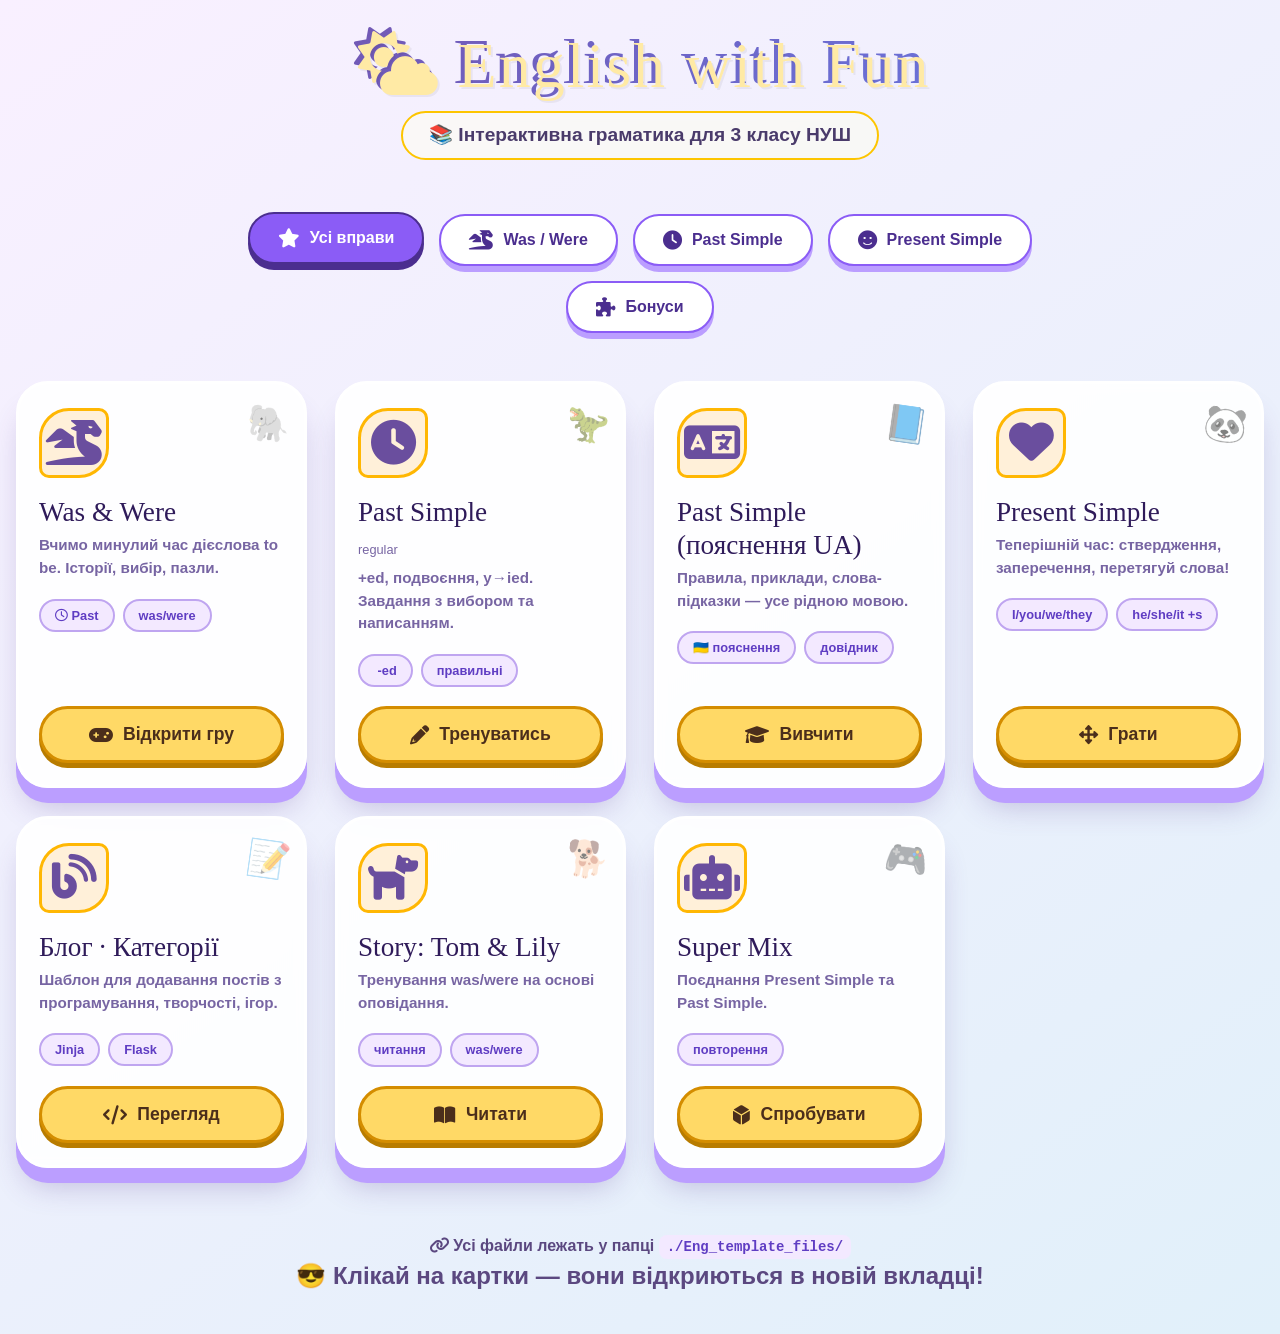
==== index.html @ 521e3038 "Add interactive English grammar exercises for Grade 3 - Create a new HTML file for "Was and Were" ex" ====
<!DOCTYPE html>
<html lang="uk">
<head>
    <meta charset="UTF-8">
    <meta name="viewport" content="width=device-width, initial-scale=1.0">
    <title>English with Fun — Головна</title>
    
    <!-- Підключення зовнішніх бібліотек -->
    <link href="https://cdn.jsdelivr.net/npm/bootstrap@5.3.2/dist/css/bootstrap.min.css" rel="stylesheet">
    <link rel="stylesheet" href="https://cdnjs.cloudflare.com/ajax/libs/font-awesome/6.0.0-beta3/css/all.min.css">
    <!-- Підключення власного CSS -->
    <link rel="stylesheet" href="style.css">
</head>
<body>

<div class="hero">
    <h1><i class="fas fa-cloud-sun" style="color:#ffb703;"></i> English with Fun</h1>
    <p>📚 Інтерактивна граматика для 3 класу НУШ</p>
</div>

<!-- фільтри -->
<div class="filter-section">
    <button class="filter-btn active" data-filter="all"><i class="fas fa-star"></i> Усі вправи</button>
    <button class="filter-btn" data-filter="waswere"><i class="fas fa-dragon"></i> Was / Were</button>
    <button class="filter-btn" data-filter="past"><i class="fas fa-clock"></i> Past Simple</button>
    <button class="filter-btn" data-filter="present"><i class="fas fa-smile"></i> Present Simple</button>
    <button class="filter-btn" data-filter="extra"><i class="fas fa-puzzle-piece"></i> Бонуси</button>
</div>

<!-- сітка карток -->
<div class="cards-grid" id="cardsContainer">
    <!-- 1. was/were grade 3 -->
    <div class="card-item" data-category="waswere">
        <div class="card-sticker">🐘</div>
        <div class="card-icon"><i class="fas fa-dragon"></i></div>
        <h3>Was & Were</h3>
        <div class="card-desc">Вчимо минулий час дієслова to be. Історії, вибір, пазли.</div>
        <div class="badge-grp">
            <span class="badge-cat"><i class="far fa-clock"></i> Past</span>
            <span class="badge-cat">was/were</span>
        </div>
        <a href="./Eng_template_files/was_were_grade3 (1).html" class="btn-open" target="_blank">
            <i class="fas fa-gamepad"></i> Відкрити гру
        </a>
    </div>
    
    <!-- 2. past simple regular -->
    <div class="card-item" data-category="past">
        <div class="card-sticker">🦖</div>
        <div class="card-icon"><i class="fas fa-clock"></i></div>
        <h3>Past Simple<br><small>regular</small></h3>
        <div class="card-desc">+ed, подвоєння, y→ied. Завдання з вибором та написанням.</div>
        <div class="badge-grp">
            <span class="badge-cat"><i class="fas fa-regular"></i> -ed</span>
            <span class="badge-cat">правильні</span>
        </div>
        <a href="./Eng_template_files/past_simple_regular.html" class="btn-open" target="_blank">
            <i class="fas fa-pencil-alt"></i> Тренуватись
        </a>
    </div>
    
    <!-- 3. past simple ua пояснення -->
    <div class="card-item" data-category="past extra">
        <div class="card-sticker">📘</div>
        <div class="card-icon"><i class="fas fa-language"></i></div>
        <h3>Past Simple <br> (пояснення UA)</h3>
        <div class="card-desc">Правила, приклади, слова-підказки — усе рідною мовою.</div>
        <div class="badge-grp">
            <span class="badge-cat">🇺🇦 пояснення</span>
            <span class="badge-cat">довідник</span>
        </div>
        <a href="./Eng_template_files/past_simple_ua_grade3.html" class="btn-open" target="_blank">
            <i class="fas fa-graduation-cap"></i> Вивчити
        </a>
    </div>
    
    <!-- 4. present simple game -->
    <div class="card-item" data-category="present">
        <div class="card-sticker">🐼</div>
        <div class="card-icon"><i class="fas fa-heart"></i></div>
        <h3>Present Simple</h3>
        <div class="card-desc">Теперішній час: ствердження, заперечення, перетягуй слова!</div>
        <div class="badge-grp">
            <span class="badge-cat">I/you/we/they</span>
            <span class="badge-cat">he/she/it +s</span>
        </div>
        <a href="./Eng_template_files/present_simple_game.html" class="btn-open" target="_blank">
            <i class="fas fa-arrows-alt"></i> Грати
        </a>
    </div>
    
    <!-- 5. post_category шаблон -->
    <div class="card-item" data-category="extra">
        <div class="card-sticker">📝</div>
        <div class="card-icon"><i class="fas fa-blog"></i></div>
        <h3>Блог · Категорії</h3>
        <div class="card-desc">Шаблон для додавання постів з програмування, творчості, ігор.</div>
        <div class="badge-grp">
            <span class="badge-cat">Jinja</span>
            <span class="badge-cat">Flask</span>
        </div>
        <a href="./Eng_template_files/post_category.html" class="btn-open" target="_blank">
            <i class="fas fa-code"></i> Перегляд
        </a>
    </div>
    
    <!-- 6. Story Tom & Lily (was/were) -->
    <div class="card-item" data-category="waswere extra">
        <div class="card-sticker">🐕</div>
        <div class="card-icon"><i class="fas fa-dog"></i></div>
        <h3>Story: Tom & Lily</h3>
        <div class="card-desc">Тренування was/were на основі оповідання.</div>
        <div class="badge-grp">
            <span class="badge-cat">читання</span>
            <span class="badge-cat">was/were</span>
        </div>
        <a href="./Eng_template_files/was_were_grade3 (1).html" class="btn-open" target="_blank">
            <i class="fas fa-book-open"></i> Читати
        </a>
    </div>
    
    <!-- 7. Super Mix -->
    <div class="card-item" data-category="present past">
        <div class="card-sticker">🎮</div>
        <div class="card-icon"><i class="fas fa-robot"></i></div>
        <h3>Super Mix</h3>
        <div class="card-desc">Поєднання Present Simple та Past Simple.</div>
        <div class="badge-grp">
            <span class="badge-cat">повторення</span>
        </div>
        <a href="./Eng_template_files/present_simple_game.html" class="btn-open" target="_blank">
            <i class="fas fa-dice-d6"></i> Спробувати
        </a>
    </div>
</div>

<!-- підвал -->
<div class="footer-info">
    <i class="fas fa-link"></i> Усі файли лежать у папці <code>./Eng_template_files/</code> <br>
    <span class="emoji-big">😎 Клікай на картки — вони відкриються в новій вкладці!</span>
</div>

<!-- Підключення Bootstrap JS -->
<script src="https://cdn.jsdelivr.net/npm/bootstrap@5.3.2/dist/js/bootstrap.bundle.min.js"></script>
<!-- Підключення власного JS -->
<script src="script.js"></script>
</body>
</html>
---- style.css ----
/* Головні стилі */
* {
    margin: 0;
    padding: 0;
    box-sizing: border-box;
}

body {
    font-family: 'Nunito', sans-serif;
    background: linear-gradient(145deg, #f9f0ff 0%, #e1f0fa 100%);
    min-height: 100vh;
    padding: 24px 16px 40px;
}

/* Hero секція */
.hero {
    text-align: center;
    margin-bottom: 38px;
}

.hero h1 {
    font-family: 'Fredoka One', cursive;
    font-size: clamp(2.4rem, 8vw, 4rem);
    background: linear-gradient(135deg, #764ba2, #667eea);
    -webkit-background-clip: text;
    -webkit-text-fill-color: transparent;
    background-clip: text;
    text-shadow: 4px 4px 0 #ffeaa5, 6px 6px 0 rgba(0,0,0,0.05);
    letter-spacing: 2px;
    margin-bottom: 10px;
}

.hero p {
    font-size: 1.2rem;
    font-weight: 700;
    color: #4a3b6b;
    background: rgba(255,255,240,0.5);
    backdrop-filter: blur(4px);
    display: inline-block;
    padding: 8px 26px;
    border-radius: 60px;
    border: 2px solid #fdc500;
}

/* Секція фільтрів */
.filter-section {
    max-width: 900px;
    margin: 0 auto 32px;
    display: flex;
    justify-content: center;
    gap: 15px;
    flex-wrap: wrap;
}

.filter-btn {
    background: white;
    border: none;
    padding: 12px 28px;
    border-radius: 40px;
    font-weight: 800;
    font-size: 1rem;
    box-shadow: 0 6px 0 #bb9eff;
    border: 2px solid #8b5cf6;
    color: #4b2e8f;
    transition: all 0.1s ease;
    display: inline-flex;
    align-items: center;
    gap: 10px;
    cursor: pointer;
}

.filter-btn i { 
    font-size: 1.2rem; 
}

.filter-btn.active {
    background: #8b5cf6;
    color: white;
    box-shadow: 0 6px 0 #4b2e8f;
    border-color: #4b2e8f;
    transform: translateY(-2px);
}

.filter-btn:hover {
    transform: translateY(-3px);
    box-shadow: 0 8px 0 #bb9eff;
}

/* Сітка карток */
.cards-grid {
    max-width: 1300px;
    margin: 0 auto;
    display: grid;
    grid-template-columns: repeat(auto-fill, minmax(280px, 1fr));
    gap: 28px;
    padding: 16px 0;
}

/* Картка */
.card-item {
    background: rgba(255, 255, 255, 0.9);
    backdrop-filter: blur(6px);
    border-radius: 32px;
    padding: 24px 20px 22px;
    border: 3px solid white;
    box-shadow: 0 15px 0 #bb9eff, 0 25px 30px -8px rgba(90, 60, 150, 0.3);
    transition: all 0.2s;
    display: flex;
    flex-direction: column;
    align-items: flex-start;
    position: relative;
    overflow: hidden;
}

.card-item:hover {
    transform: translateY(-8px);
    box-shadow: 0 20px 0 #9d7beb, 0 30px 35px -8px #4b2e8f;
}

/* Стікер в кутку */
.card-sticker {
    position: absolute;
    top: 14px;
    right: 14px;
    font-size: 2.2rem;
    opacity: 0.5;
    transform: rotate(8deg);
}

/* Іконка картки */
.card-icon {
    font-size: 2.8rem;
    background: #fff0d9;
    width: 70px;
    height: 70px;
    border-radius: 30px 10px 30px 10px;
    display: flex;
    align-items: center;
    justify-content: center;
    border: 3px solid #ffb703;
    margin-bottom: 18px;
    color: #6a4e9e;
}

/* Заголовок картки */
.card-item h3 {
    font-family: 'Fredoka One', cursive;
    font-size: 1.7rem;
    color: #2f1b5a;
    margin-bottom: 6px;
    line-height: 1.2;
}

.card-item h3 small {
    font-size: 0.8rem;
    font-family: 'Nunito', sans-serif;
    color: #7765a3;
}

/* Опис картки */
.card-desc {
    font-size: 0.95rem;
    font-weight: 600;
    color: #7765a3;
    margin-bottom: 18px;
}

/* Група бейджів */
.badge-grp {
    display: flex;
    gap: 8px;
    flex-wrap: wrap;
    margin-bottom: 20px;
}

.badge-cat {
    background: #f3e9ff;
    border-radius: 30px;
    padding: 5px 14px;
    font-size: 0.8rem;
    font-weight: 800;
    color: #5f3dc3;
    border: 2px solid #bfa5f0;
}

/* Кнопка відкриття */
.btn-open {
    background: #ffd966;
    border: 3px solid #d48d00;
    color: #4b2e1b;
    font-weight: 800;
    border-radius: 40px;
    padding: 12px 24px;
    text-decoration: none;
    display: inline-flex;
    align-items: center;
    gap: 10px;
    font-size: 1.1rem;
    margin-top: auto;
    box-shadow: 0 5px 0 #b87c00;
    transition: all 0.1s;
    width: 100%;
    justify-content: center;
}

.btn-open i { 
    font-size: 1.2rem; 
}

.btn-open:hover {
    background: #ffe08a;
    transform: translateY(-3px);
    box-shadow: 0 8px 0 #b87c00;
    color: #2d1a0b;
}

/* Футер */
.footer-info {
    text-align: center;
    margin-top: 50px;
    color: #5b4880;
    font-weight: 700;
    font-size: 1rem;
}

.emoji-big { 
    font-size: 1.5rem; 
}

.footer-info code {
    background: #f3e9ff;
    padding: 4px 8px;
    border-radius: 8px;
    color: #5f3dc3;
    font-weight: 800;
}

/* Анімація появи */
@keyframes fadeIn {
    from {
        opacity: 0;
        transform: translateY(20px);
    }
    to {
        opacity: 1;
        transform: translateY(0);
    }
}

.card-item {
    animation: fadeIn 0.5s ease-out;
}
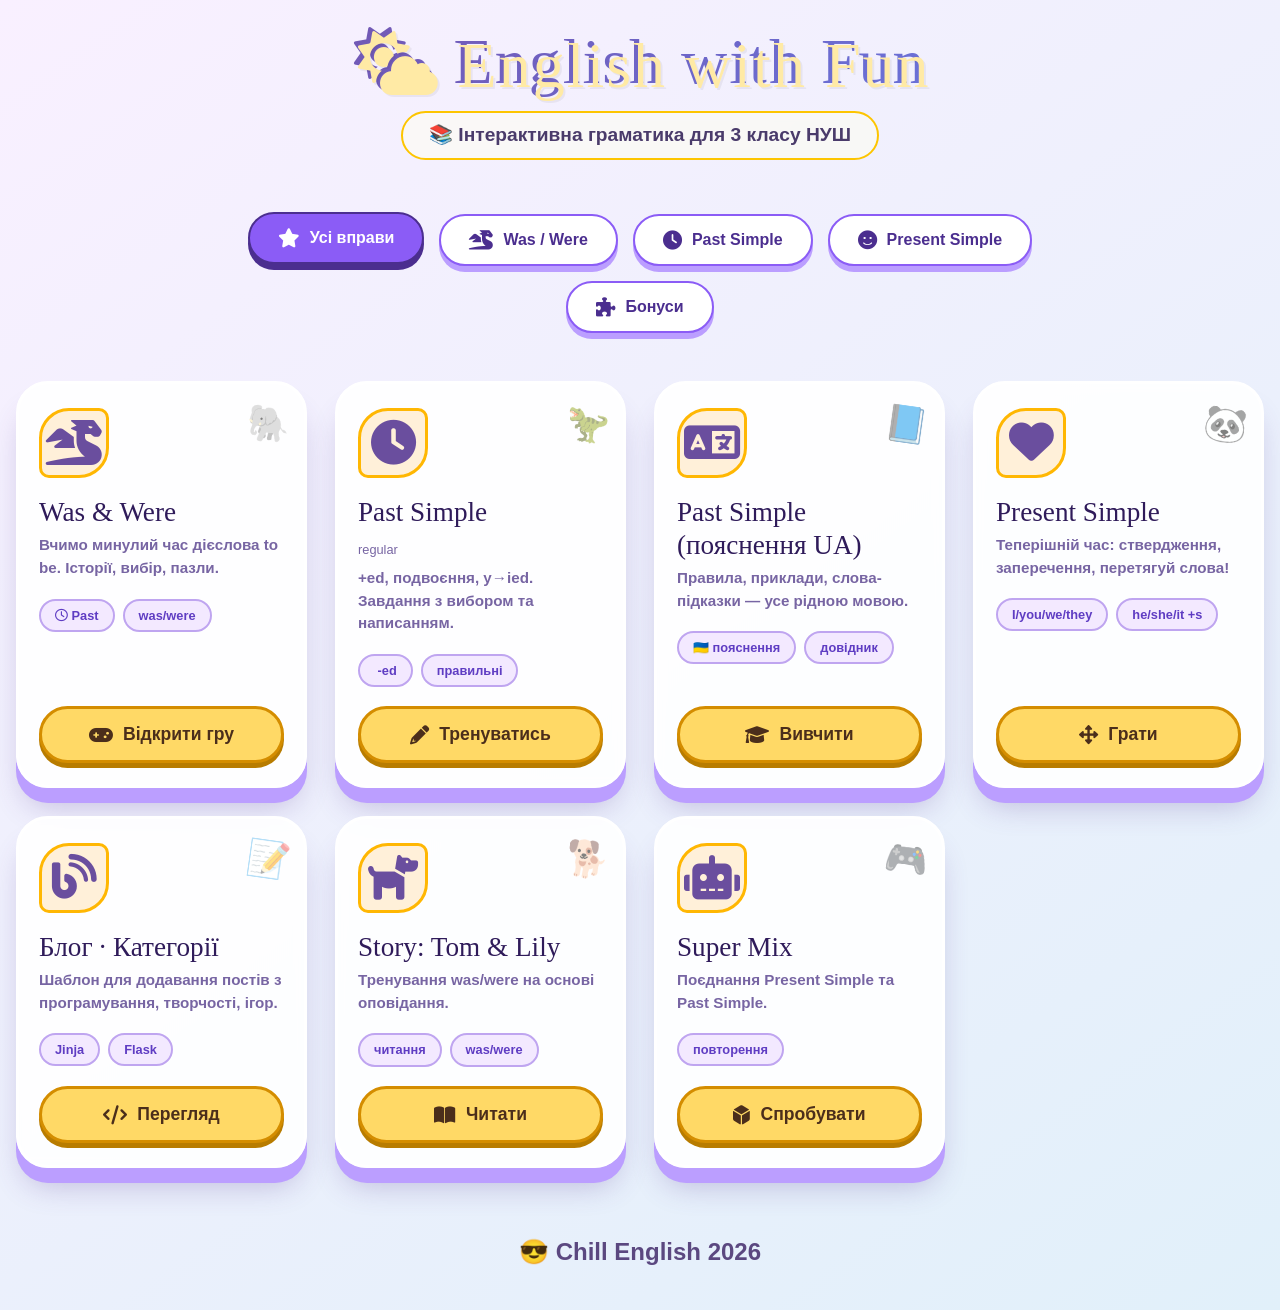
==== commit 5c72ddd8: "Update footer information with new branding message" ====
--- a/index.html
+++ b/index.html
@@ -136,8 +136,8 @@
 
 <!-- підвал -->
 <div class="footer-info">
-    <i class="fas fa-link"></i> Усі файли лежать у папці <code>./Eng_template_files/</code> <br>
-    <span class="emoji-big">😎 Клікай на картки — вони відкриються в новій вкладці!</span>
+    
+    <span class="emoji-big">😎 Chill English 2026</span>
 </div>
 
 <!-- Підключення Bootstrap JS -->
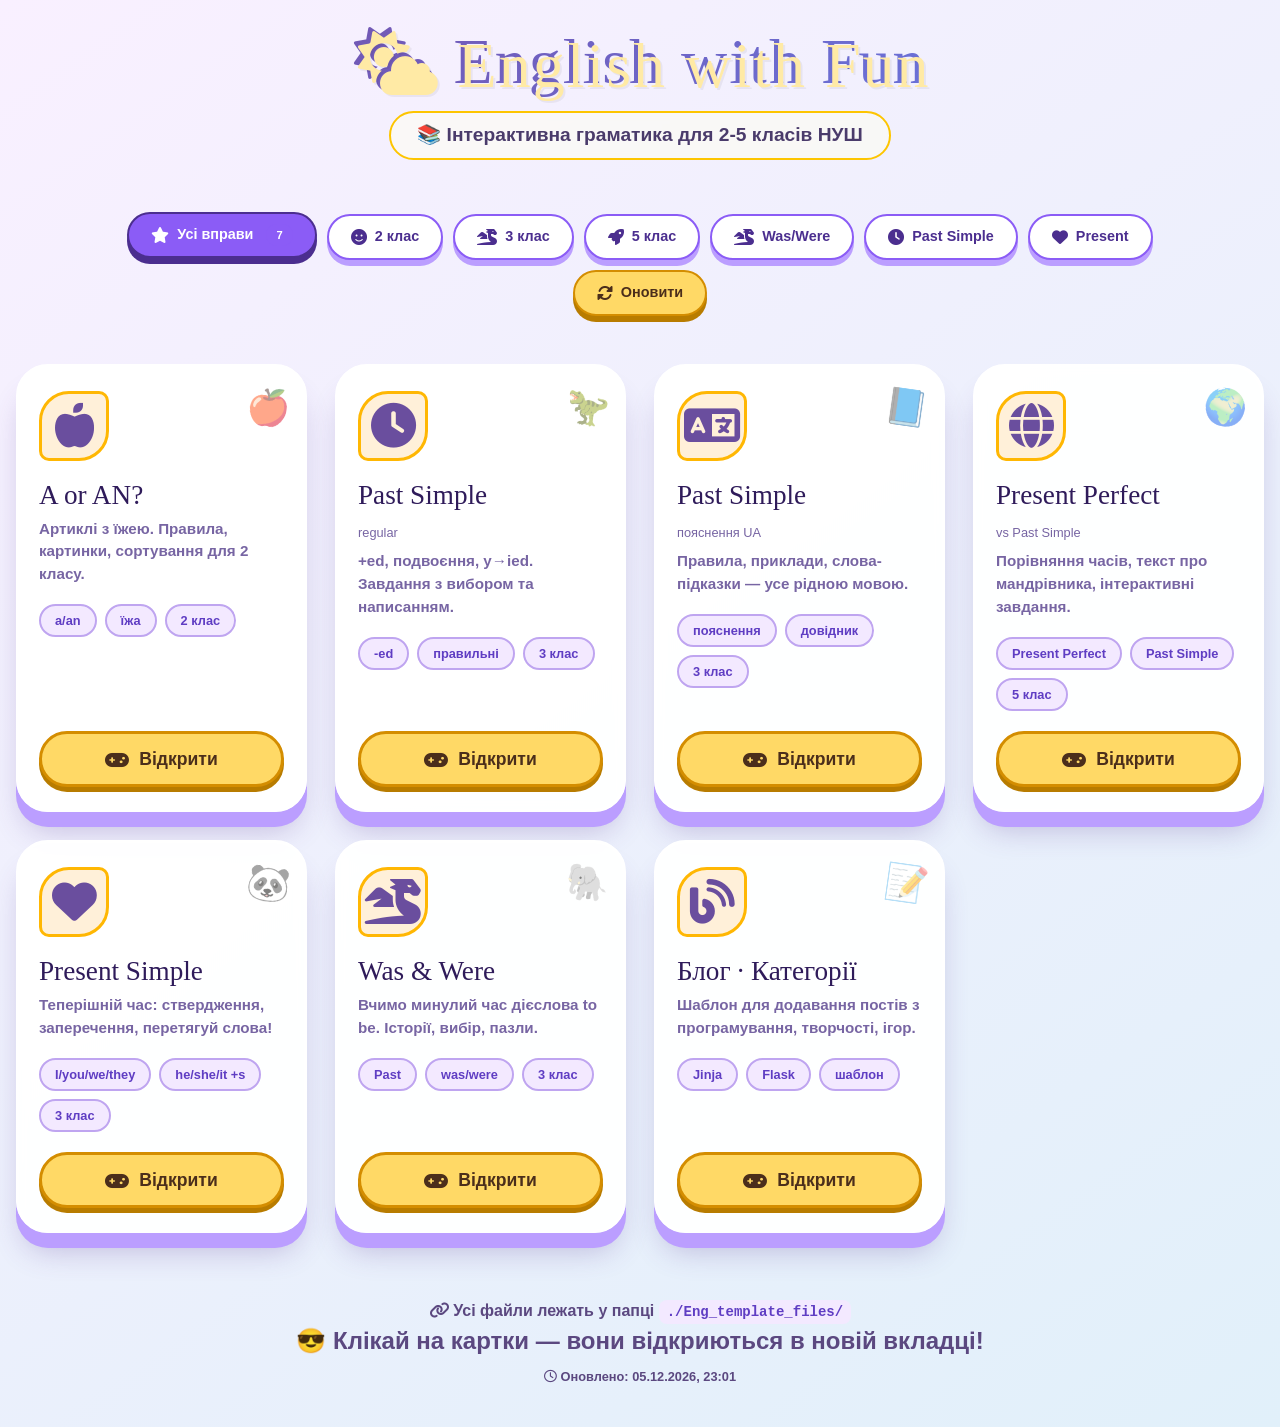
==== commit af309c4d: "Refactor HTML structure and enhance JavaScript functionality for improved user experience and file m" ====
--- a/index.html
+++ b/index.html
@@ -15,129 +15,31 @@
 
 <div class="hero">
     <h1><i class="fas fa-cloud-sun" style="color:#ffb703;"></i> English with Fun</h1>
-    <p>📚 Інтерактивна граматика для 3 класу НУШ</p>
+    <p>📚 Інтерактивна граматика для 2-5 класів НУШ</p>
 </div>
 
 <!-- фільтри -->
 <div class="filter-section">
     <button class="filter-btn active" data-filter="all"><i class="fas fa-star"></i> Усі вправи</button>
-    <button class="filter-btn" data-filter="waswere"><i class="fas fa-dragon"></i> Was / Were</button>
+    <button class="filter-btn" data-filter="grade2"><i class="fas fa-smile"></i> 2 клас</button>
+    <button class="filter-btn" data-filter="grade3"><i class="fas fa-dragon"></i> 3 клас</button>
+    <button class="filter-btn" data-filter="grade5"><i class="fas fa-rocket"></i> 5 клас</button>
+    <button class="filter-btn" data-filter="waswere"><i class="fas fa-dragon"></i> Was/Were</button>
     <button class="filter-btn" data-filter="past"><i class="fas fa-clock"></i> Past Simple</button>
-    <button class="filter-btn" data-filter="present"><i class="fas fa-smile"></i> Present Simple</button>
-    <button class="filter-btn" data-filter="extra"><i class="fas fa-puzzle-piece"></i> Бонуси</button>
+    <button class="filter-btn" data-filter="present"><i class="fas fa-heart"></i> Present</button>
+    <button class="filter-btn refresh-btn" onclick="refreshFiles()"><i class="fas fa-sync-alt"></i> Оновити</button>
 </div>
 
 <!-- сітка карток -->
 <div class="cards-grid" id="cardsContainer">
-    <!-- 1. was/were grade 3 -->
-    <div class="card-item" data-category="waswere">
-        <div class="card-sticker">🐘</div>
-        <div class="card-icon"><i class="fas fa-dragon"></i></div>
-        <h3>Was & Were</h3>
-        <div class="card-desc">Вчимо минулий час дієслова to be. Історії, вибір, пазли.</div>
-        <div class="badge-grp">
-            <span class="badge-cat"><i class="far fa-clock"></i> Past</span>
-            <span class="badge-cat">was/were</span>
-        </div>
-        <a href="./Eng_template_files/was_were_grade3 (1).html" class="btn-open" target="_blank">
-            <i class="fas fa-gamepad"></i> Відкрити гру
-        </a>
-    </div>
-    
-    <!-- 2. past simple regular -->
-    <div class="card-item" data-category="past">
-        <div class="card-sticker">🦖</div>
-        <div class="card-icon"><i class="fas fa-clock"></i></div>
-        <h3>Past Simple<br><small>regular</small></h3>
-        <div class="card-desc">+ed, подвоєння, y→ied. Завдання з вибором та написанням.</div>
-        <div class="badge-grp">
-            <span class="badge-cat"><i class="fas fa-regular"></i> -ed</span>
-            <span class="badge-cat">правильні</span>
-        </div>
-        <a href="./Eng_template_files/past_simple_regular.html" class="btn-open" target="_blank">
-            <i class="fas fa-pencil-alt"></i> Тренуватись
-        </a>
-    </div>
-    
-    <!-- 3. past simple ua пояснення -->
-    <div class="card-item" data-category="past extra">
-        <div class="card-sticker">📘</div>
-        <div class="card-icon"><i class="fas fa-language"></i></div>
-        <h3>Past Simple <br> (пояснення UA)</h3>
-        <div class="card-desc">Правила, приклади, слова-підказки — усе рідною мовою.</div>
-        <div class="badge-grp">
-            <span class="badge-cat">🇺🇦 пояснення</span>
-            <span class="badge-cat">довідник</span>
-        </div>
-        <a href="./Eng_template_files/past_simple_ua_grade3.html" class="btn-open" target="_blank">
-            <i class="fas fa-graduation-cap"></i> Вивчити
-        </a>
-    </div>
-    
-    <!-- 4. present simple game -->
-    <div class="card-item" data-category="present">
-        <div class="card-sticker">🐼</div>
-        <div class="card-icon"><i class="fas fa-heart"></i></div>
-        <h3>Present Simple</h3>
-        <div class="card-desc">Теперішній час: ствердження, заперечення, перетягуй слова!</div>
-        <div class="badge-grp">
-            <span class="badge-cat">I/you/we/they</span>
-            <span class="badge-cat">he/she/it +s</span>
-        </div>
-        <a href="./Eng_template_files/present_simple_game.html" class="btn-open" target="_blank">
-            <i class="fas fa-arrows-alt"></i> Грати
-        </a>
-    </div>
-    
-    <!-- 5. post_category шаблон -->
-    <div class="card-item" data-category="extra">
-        <div class="card-sticker">📝</div>
-        <div class="card-icon"><i class="fas fa-blog"></i></div>
-        <h3>Блог · Категорії</h3>
-        <div class="card-desc">Шаблон для додавання постів з програмування, творчості, ігор.</div>
-        <div class="badge-grp">
-            <span class="badge-cat">Jinja</span>
-            <span class="badge-cat">Flask</span>
-        </div>
-        <a href="./Eng_template_files/post_category.html" class="btn-open" target="_blank">
-            <i class="fas fa-code"></i> Перегляд
-        </a>
-    </div>
-    
-    <!-- 6. Story Tom & Lily (was/were) -->
-    <div class="card-item" data-category="waswere extra">
-        <div class="card-sticker">🐕</div>
-        <div class="card-icon"><i class="fas fa-dog"></i></div>
-        <h3>Story: Tom & Lily</h3>
-        <div class="card-desc">Тренування was/were на основі оповідання.</div>
-        <div class="badge-grp">
-            <span class="badge-cat">читання</span>
-            <span class="badge-cat">was/were</span>
-        </div>
-        <a href="./Eng_template_files/was_were_grade3 (1).html" class="btn-open" target="_blank">
-            <i class="fas fa-book-open"></i> Читати
-        </a>
-    </div>
-    
-    <!-- 7. Super Mix -->
-    <div class="card-item" data-category="present past">
-        <div class="card-sticker">🎮</div>
-        <div class="card-icon"><i class="fas fa-robot"></i></div>
-        <h3>Super Mix</h3>
-        <div class="card-desc">Поєднання Present Simple та Past Simple.</div>
-        <div class="badge-grp">
-            <span class="badge-cat">повторення</span>
-        </div>
-        <a href="./Eng_template_files/present_simple_game.html" class="btn-open" target="_blank">
-            <i class="fas fa-dice-d6"></i> Спробувати
-        </a>
-    </div>
+    <!-- Картки будуть додані автоматично через JavaScript -->
 </div>
 
 <!-- підвал -->
 <div class="footer-info">
-    
-    <span class="emoji-big">😎 Chill English 2026</span>
+    <i class="fas fa-link"></i> Усі файли лежать у папці <code>./Eng_template_files/</code> <br>
+    <span class="emoji-big">😎 Клікай на картки — вони відкриються в новій вкладці!</span>
+    <div id="lastUpdate" class="mt-2" style="font-size:0.8rem; color:var(--muted)"></div>
 </div>
 
 <!-- Підключення Bootstrap JS -->
--- a/style.css
+++ b/style.css
@@ -44,33 +44,33 @@
 
 /* Секція фільтрів */
 .filter-section {
-    max-width: 900px;
+    max-width: 1100px;
     margin: 0 auto 32px;
     display: flex;
     justify-content: center;
-    gap: 15px;
+    gap: 10px;
     flex-wrap: wrap;
 }
 
 .filter-btn {
     background: white;
     border: none;
-    padding: 12px 28px;
+    padding: 10px 22px;
     border-radius: 40px;
-    font-weight: 800;
-    font-size: 1rem;
+    font-weight: 700;
+    font-size: 0.9rem;
     box-shadow: 0 6px 0 #bb9eff;
     border: 2px solid #8b5cf6;
     color: #4b2e8f;
     transition: all 0.1s ease;
     display: inline-flex;
     align-items: center;
-    gap: 10px;
+    gap: 8px;
     cursor: pointer;
 }
 
 .filter-btn i { 
-    font-size: 1.2rem; 
+    font-size: 1rem; 
 }
 
 .filter-btn.active {
@@ -86,9 +86,20 @@
     box-shadow: 0 8px 0 #bb9eff;
 }
 
+.refresh-btn {
+    background: #ffd966;
+    border-color: #d48d00;
+    color: #4b2e1b;
+    box-shadow: 0 6px 0 #b87c00;
+}
+
+.refresh-btn:hover {
+    background: #ffe08a;
+}
+
 /* Сітка карток */
 .cards-grid {
-    max-width: 1300px;
+    max-width: 1400px;
     margin: 0 auto;
     display: grid;
     grid-template-columns: repeat(auto-fill, minmax(280px, 1fr));
@@ -98,7 +109,7 @@
 
 /* Картка */
 .card-item {
-    background: rgba(255, 255, 255, 0.9);
+    background: rgba(255, 255, 255, 0.95);
     backdrop-filter: blur(6px);
     border-radius: 32px;
     padding: 24px 20px 22px;
@@ -110,6 +121,7 @@
     align-items: flex-start;
     position: relative;
     overflow: hidden;
+    animation: fadeIn 0.5s ease-out;
 }
 
 .card-item:hover {
@@ -247,6 +259,46 @@
     }
 }
 
-.card-item {
-    animation: fadeIn 0.5s ease-out;
+/* Стилі для помилки */
+.error-card {
+    background: #fee2e2;
+    border: 3px solid #ef4444;
+    text-align: center;
+    padding: 40px 20px;
+    grid-column: 1 / -1;
+}
+
+.error-card i {
+    font-size: 3rem;
+    color: #ef4444;
+    margin-bottom: 15px;
+}
+
+.loading-card {
+    background: white;
+    text-align: center;
+    padding: 40px;
+    grid-column: 1 / -1;
+}
+
+.loading-card i {
+    font-size: 2rem;
+    color: #8b5cf6;
+    margin-bottom: 15px;
+    animation: spin 1s linear infinite;
+}
+
+@keyframes spin {
+    0% { transform: rotate(0deg); }
+    100% { transform: rotate(360deg); }
+}
+
+/* Повідомлення про кількість */
+.file-count {
+    background: #8b5cf6;
+    color: white;
+    padding: 3px 10px;
+    border-radius: 20px;
+    font-size: 0.7rem;
+    margin-left: 5px;
 }
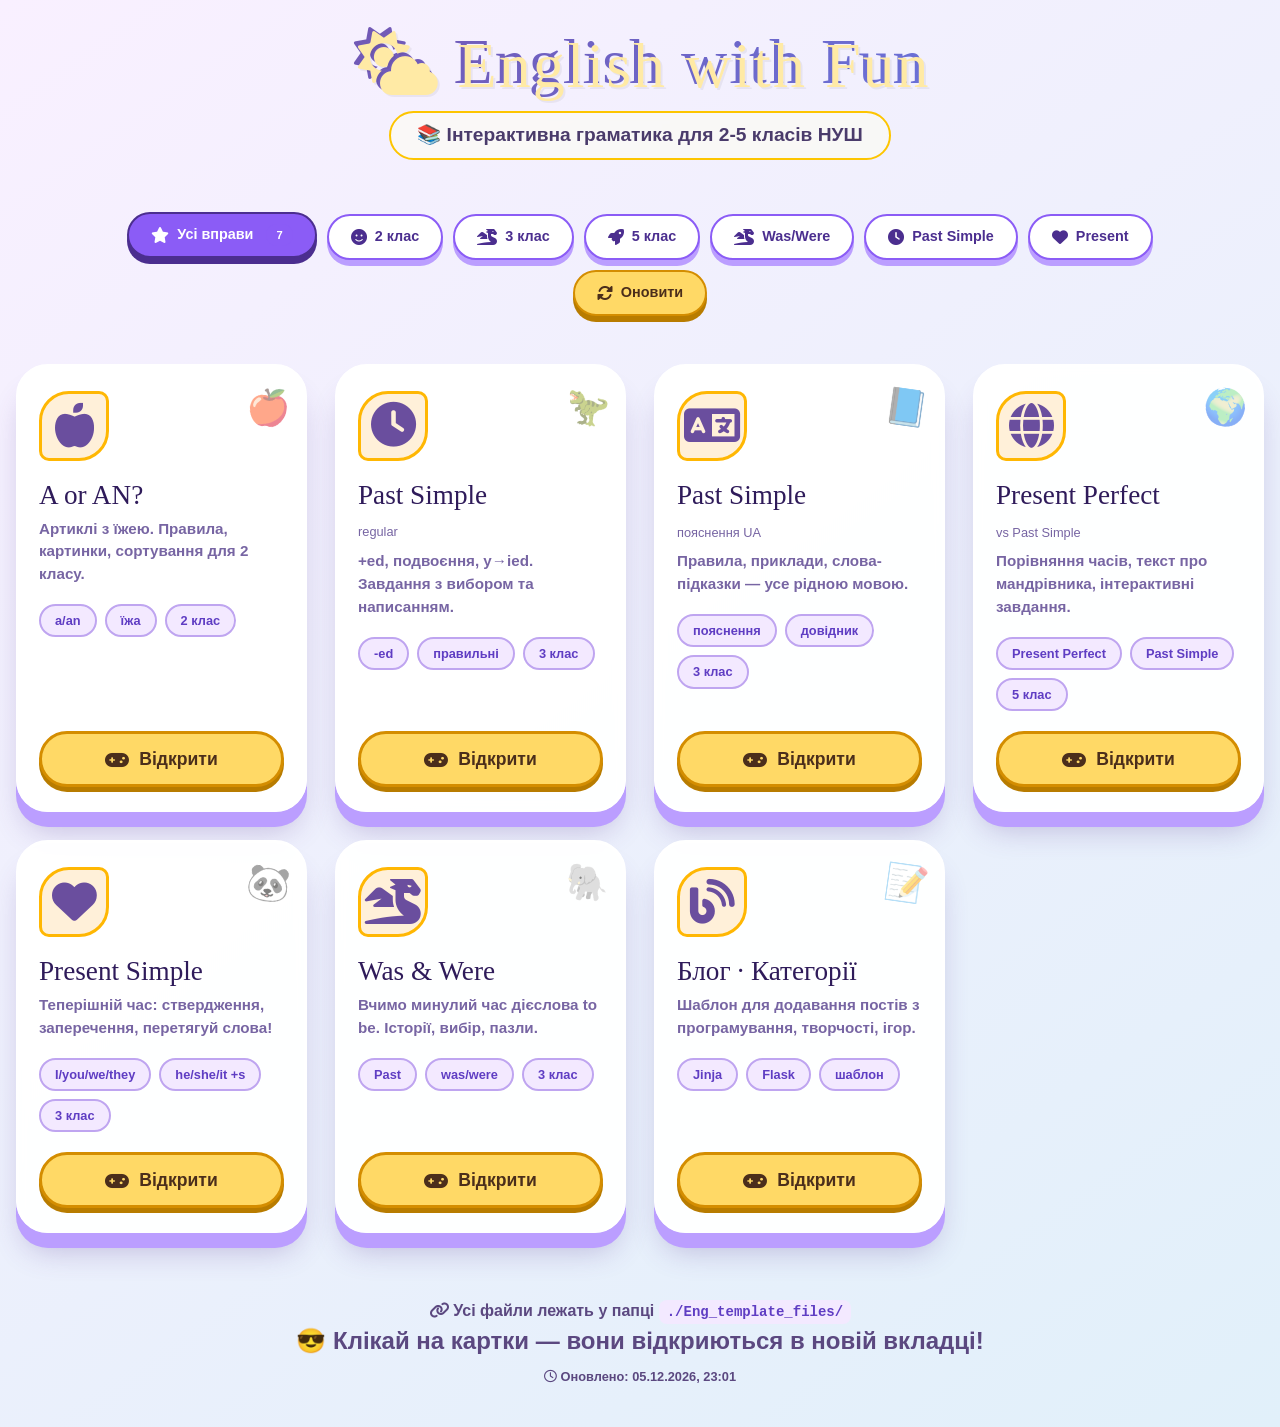
==== commit 366cf9ac: "Update footer to include clickable emoji link and add new easter_eggs page with character Kolya" ====
--- a/index.html
+++ b/index.html
@@ -38,7 +38,7 @@
 <!-- підвал -->
 <div class="footer-info">
     <i class="fas fa-link"></i> Усі файли лежать у папці <code>./Eng_template_files/</code> <br>
-    <span class="emoji-big">😎 Клікай на картки — вони відкриються в новій вкладці!</span>
+    <span class="emoji-big"><a href="./easter_eggs/index.html" target="_blank" style="text-decoration: none;">😎</a> Клікай на картки — вони відкриються в новій вкладці!</span>
     <div id="lastUpdate" class="mt-2" style="font-size:0.8rem; color:var(--muted)"></div>
 </div>
 
